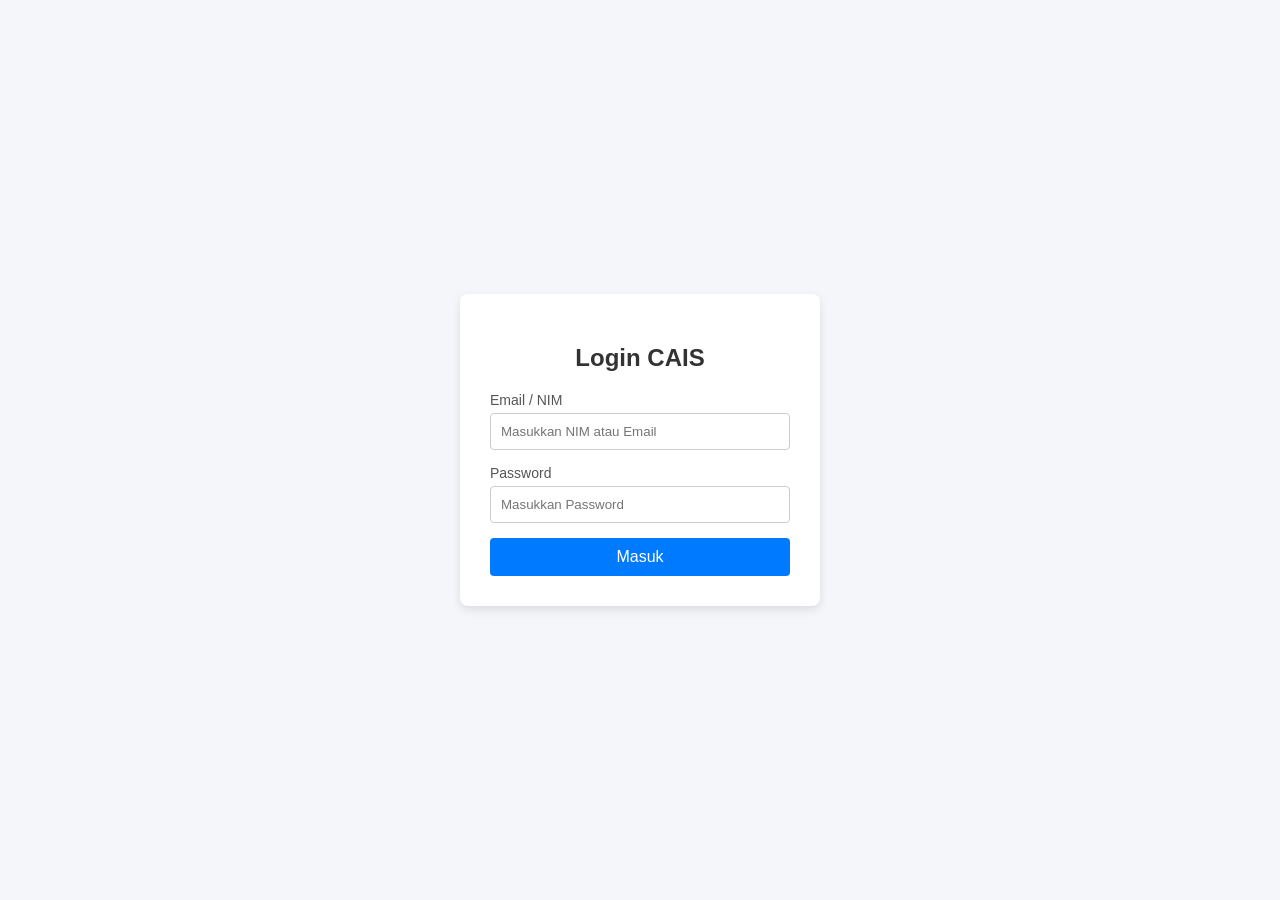
==== login.html @ 3fbc43e1 "Mengisi kode HTML untuk halaman login" ====
<!DOCTYPE html>
<html lang="id">
<head>
    <meta charset="UTF-8">
    <meta name="viewport" content="width=device-width, initial-scale=1.0">
    <title>Login - CAIS</title>
    <style>
        body {
            font-family: Arial, sans-serif;
            background-color: #f4f6f9;
            display: flex;
            justify-content: center;
            align-items: center;
            height: 100vh;
            margin: 0;
        }
        .login-card {
            background: white;
            padding: 30px;
            border-radius: 8px;
            box-shadow: 0 4px 10px rgba(0, 0, 0, 0.1);
            width: 300px;
        }
        .login-card h2 {
            text-align: center;
            margin-bottom: 20px;
            color: #333;
        }
        .form-group {
            margin-bottom: 15px;
        }
        .form-group label {
            display: block;
            margin-bottom: 5px;
            font-size: 14px;
            color: #555;
        }
        .form-group input {
            width: 100%;
            padding: 10px;
            border: 1px solid #ccc;
            border-radius: 4px;
            box-sizing: border-box;
        }
        .btn-login {
            width: 100%;
            padding: 10px;
            background-color: #007bff;
            border: none;
            border-radius: 4px;
            color: white;
            font-size: 16px;
            cursor: pointer;
        }
        .btn-login:hover {
            background-color: #0056b3;
        }
    </style>
</head>
<body>

    <div class="login-card">
        <h2>Login CAIS</h2>
        <form action="#" method="POST">
            <div class="form-group">
                <label for="username">Email / NIM</label>
                <input type="text" id="username" name="username" placeholder="Masukkan NIM atau Email" required>
            </div>
            <div class="form-group">
                <label for="password">Password</label>
                <input type="password" id="password" name="password" placeholder="Masukkan Password" required>
            </div>
            <button type="submit" class="btn-login">Masuk</button>
        </form>
    </div>

</body>
</html>
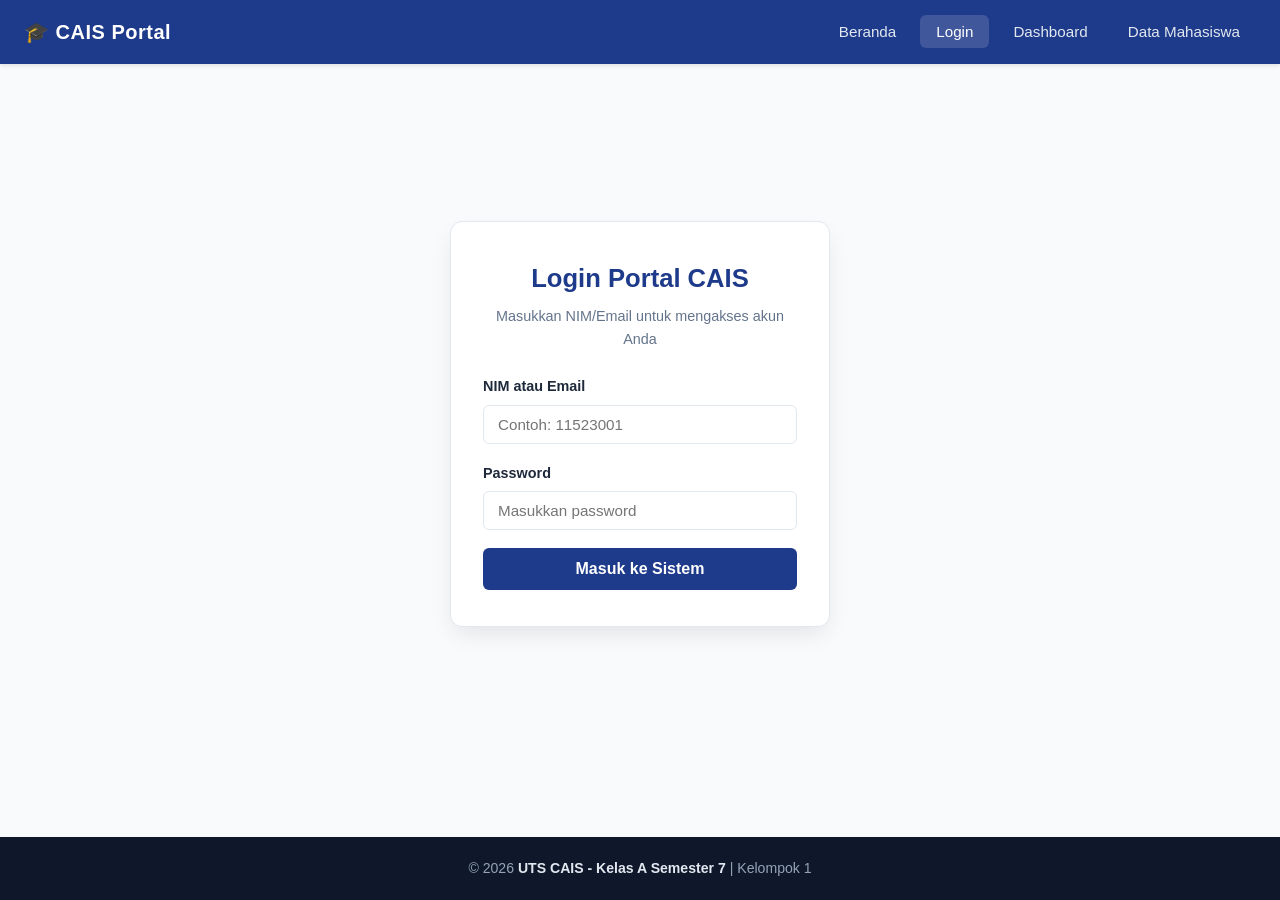
==== commit 85c8c9e2: "feat: kembangkan prototype CAIS lengkap dengan beranda, navigasi terintegrasi, pemisahan CSS dan JS" ====
--- a/login.html
+++ b/login.html
@@ -4,75 +4,55 @@
     <meta charset="UTF-8">
     <meta name="viewport" content="width=device-width, initial-scale=1.0">
     <title>Login - CAIS</title>
-    <style>
-        body {
-            font-family: Arial, sans-serif;
-            background-color: #f4f6f9;
-            display: flex;
-            justify-content: center;
-            align-items: center;
-            height: 100vh;
-            margin: 0;
-        }
-        .login-card {
-            background: white;
-            padding: 30px;
-            border-radius: 8px;
-            box-shadow: 0 4px 10px rgba(0, 0, 0, 0.1);
-            width: 300px;
-        }
-        .login-card h2 {
-            text-align: center;
-            margin-bottom: 20px;
-            color: #333;
-        }
-        .form-group {
-            margin-bottom: 15px;
-        }
-        .form-group label {
-            display: block;
-            margin-bottom: 5px;
-            font-size: 14px;
-            color: #555;
-        }
-        .form-group input {
-            width: 100%;
-            padding: 10px;
-            border: 1px solid #ccc;
-            border-radius: 4px;
-            box-sizing: border-box;
-        }
-        .btn-login {
-            width: 100%;
-            padding: 10px;
-            background-color: #007bff;
-            border: none;
-            border-radius: 4px;
-            color: white;
-            font-size: 16px;
-            cursor: pointer;
-        }
-        .btn-login:hover {
-            background-color: #0056b3;
-        }
-    </style>
+    <link rel="stylesheet" href="css/style.css">
 </head>
 <body>
 
-    <div class="login-card">
-        <h2>Login CAIS</h2>
-        <form action="#" method="POST">
-            <div class="form-group">
-                <label for="username">Email / NIM</label>
-                <input type="text" id="username" name="username" placeholder="Masukkan NIM atau Email" required>
+    <!-- Navigasi -->
+    <nav class="navbar">
+        <a href="index.html" class="nav-brand">
+            🎓 CAIS Portal
+        </a>
+        <ul class="nav-links">
+            <li><a href="index.html">Beranda</a></li>
+            <li><a href="login.html">Login</a></li>
+            <li><a href="pages/dashboard.html">Dashboard</a></li>
+            <li><a href="pages/mahasiswa.html">Data Mahasiswa</a></li>
+        </ul>
+    </nav>
+
+    <!-- Form Login Sederhana -->
+    <div class="login-container">
+        <div class="login-card">
+            <div class="login-header">
+                <h2>Login Portal CAIS</h2>
+                <p>Masukkan NIM/Email untuk mengakses akun Anda</p>
             </div>
-            <div class="form-group">
-                <label for="password">Password</label>
-                <input type="password" id="password" name="password" placeholder="Masukkan Password" required>
-            </div>
-            <button type="submit" class="btn-login">Masuk</button>
-        </form>
+
+            <!-- Tempat Pesan Validasi / Notifikasi -->
+            <div id="loginAlert" class="alert-box"></div>
+
+            <form id="loginForm">
+                <div class="form-group">
+                    <label for="username">NIM atau Email</label>
+                    <input type="text" id="username" name="username" placeholder="Contoh: 11523001" required>
+                </div>
+
+                <div class="form-group">
+                    <label for="password">Password</label>
+                    <input type="password" id="password" name="password" placeholder="Masukkan password" required>
+                </div>
+
+                <button type="submit" class="btn-login">Masuk ke Sistem</button>
+            </form>
+        </div>
     </div>
 
+    <!-- Footer -->
+    <footer class="footer">
+        <p>&copy; 2026 <strong>UTS CAIS - Kelas A Semester 7</strong> | Kelompok 1</p>
+    </footer>
+
+    <script src="js/app.js"></script>
 </body>
-</html>+</html>
--- a/css/style.css
+++ b/css/style.css
@@ -0,0 +1,526 @@
+/* ==========================================================================
+   CAIS (Campus Academic Information System) - Global Stylesheet
+   Modul: Styling Global (css/style.css)
+   ========================================================================== */
+
+:root {
+    --primary-color: #1e3a8a;
+    --primary-hover: #1e40af;
+    --secondary-color: #0284c7;
+    --success-color: #16a34a;
+    --success-bg: #dcfce7;
+    --warning-color: #d97706;
+    --warning-bg: #fef3c7;
+    --bg-light: #f8fafc;
+    --text-dark: #1e293b;
+    --text-muted: #64748b;
+    --border-color: #e2e8f0;
+    --card-shadow: 0 4px 6px -1px rgba(0, 0, 0, 0.08), 0 2px 4px -2px rgba(0, 0, 0, 0.05);
+}
+
+* {
+    box-sizing: border-box;
+    margin: 0;
+    padding: 0;
+}
+
+body {
+    font-family: -apple-system, BlinkMacSystemFont, "Segoe UI", Roboto, Helvetica, Arial, sans-serif;
+    background-color: var(--bg-light);
+    color: var(--text-dark);
+    line-height: 1.6;
+    min-height: 100vh;
+    display: flex;
+    flex-direction: column;
+}
+
+/* ==========================================================================
+   Navigation Bar
+   ========================================================================== */
+.navbar {
+    background-color: var(--primary-color);
+    color: white;
+    padding: 0 24px;
+    display: flex;
+    justify-content: space-between;
+    align-items: center;
+    height: 64px;
+    box-shadow: 0 2px 4px rgba(0, 0, 0, 0.1);
+    position: sticky;
+    top: 0;
+    z-index: 100;
+}
+
+.nav-brand {
+    font-size: 1.25rem;
+    font-weight: 700;
+    letter-spacing: 0.5px;
+    display: flex;
+    align-items: center;
+    gap: 8px;
+    color: white;
+    text-decoration: none;
+}
+
+.nav-links {
+    display: flex;
+    list-style: none;
+    gap: 8px;
+}
+
+.nav-links a {
+    color: #e2e8f0;
+    text-decoration: none;
+    font-weight: 500;
+    font-size: 0.95rem;
+    padding: 8px 16px;
+    border-radius: 6px;
+    transition: background-color 0.2s, color 0.2s;
+}
+
+.nav-links a:hover,
+.nav-links a.active {
+    background-color: rgba(255, 255, 255, 0.15);
+    color: #ffffff;
+}
+
+/* ==========================================================================
+   Main Container Layout
+   ========================================================================== */
+.container {
+    max-width: 1100px;
+    width: 100%;
+    margin: 32px auto;
+    padding: 0 20px;
+    flex: 1;
+}
+
+.page-header {
+    margin-bottom: 24px;
+}
+
+.page-header h1 {
+    font-size: 1.85rem;
+    color: var(--primary-color);
+    margin-bottom: 6px;
+}
+
+.page-header p {
+    color: var(--text-muted);
+    font-size: 1rem;
+}
+
+/* ==========================================================================
+   Beranda (Homepage) Components
+   ========================================================================== */
+.hero-section {
+    background: linear-gradient(135deg, #1e3a8a 0%, #2563eb 100%);
+    color: white;
+    padding: 48px 36px;
+    border-radius: 12px;
+    margin-bottom: 32px;
+    box-shadow: var(--card-shadow);
+}
+
+.hero-section h1 {
+    font-size: 2.25rem;
+    margin-bottom: 12px;
+}
+
+.hero-section p {
+    font-size: 1.1rem;
+    opacity: 0.9;
+    max-width: 700px;
+    margin-bottom: 24px;
+}
+
+.hero-buttons {
+    display: flex;
+    gap: 12px;
+    flex-wrap: wrap;
+}
+
+.btn {
+    display: inline-block;
+    padding: 10px 22px;
+    border-radius: 6px;
+    font-size: 0.95rem;
+    font-weight: 600;
+    text-decoration: none;
+    cursor: pointer;
+    border: none;
+    transition: all 0.2s ease;
+}
+
+.btn-primary {
+    background-color: var(--primary-color);
+    color: white;
+}
+
+.btn-primary:hover {
+    background-color: var(--primary-hover);
+}
+
+.btn-light {
+    background-color: white;
+    color: var(--primary-color);
+}
+
+.btn-light:hover {
+    background-color: #f1f5f9;
+}
+
+.btn-outline {
+    background-color: transparent;
+    color: white;
+    border: 1.5px solid white;
+}
+
+.btn-outline:hover {
+    background-color: rgba(255, 255, 255, 0.1);
+}
+
+.feature-grid {
+    display: grid;
+    grid-template-columns: repeat(auto-fit, minmax(280px, 1fr));
+    gap: 20px;
+    margin-bottom: 32px;
+}
+
+.feature-card {
+    background: white;
+    padding: 24px;
+    border-radius: 10px;
+    box-shadow: var(--card-shadow);
+    border: 1px solid var(--border-color);
+    transition: transform 0.2s ease, box-shadow 0.2s ease;
+}
+
+.feature-card:hover {
+    transform: translateY(-3px);
+    box-shadow: 0 10px 15px -3px rgba(0, 0, 0, 0.1);
+}
+
+.feature-card h3 {
+    color: var(--primary-color);
+    margin-bottom: 10px;
+    font-size: 1.2rem;
+}
+
+.feature-card p {
+    color: var(--text-muted);
+    font-size: 0.95rem;
+    margin-bottom: 16px;
+}
+
+.feature-card a {
+    color: var(--secondary-color);
+    text-decoration: none;
+    font-weight: 600;
+}
+
+.feature-card a:hover {
+    text-decoration: underline;
+}
+
+/* ==========================================================================
+   Dashboard Components
+   ========================================================================== */
+.stat-cards {
+    display: grid;
+    grid-template-columns: repeat(auto-fit, minmax(220px, 1fr));
+    gap: 20px;
+    margin-bottom: 28px;
+}
+
+.stat-card {
+    background: white;
+    padding: 22px;
+    border-radius: 10px;
+    box-shadow: var(--card-shadow);
+    border-left: 5px solid var(--primary-color);
+    border-top: 1px solid var(--border-color);
+    border-right: 1px solid var(--border-color);
+    border-bottom: 1px solid var(--border-color);
+}
+
+.stat-card h3 {
+    margin: 0 0 8px;
+    color: var(--text-muted);
+    font-size: 0.9rem;
+    text-transform: uppercase;
+    letter-spacing: 0.5px;
+}
+
+.stat-card .stat-number {
+    font-size: 2rem;
+    font-weight: 700;
+    color: var(--primary-color);
+}
+
+.content-box {
+    background: white;
+    padding: 24px;
+    border-radius: 10px;
+    margin-bottom: 24px;
+    box-shadow: var(--card-shadow);
+    border: 1px solid var(--border-color);
+}
+
+.content-box h2 {
+    font-size: 1.3rem;
+    color: var(--text-dark);
+    margin-bottom: 16px;
+    border-bottom: 2px solid var(--border-color);
+    padding-bottom: 8px;
+}
+
+.announcement-list {
+    list-style: none;
+}
+
+.announcement-list li {
+    padding: 12px 0;
+    border-bottom: 1px solid var(--border-color);
+}
+
+.announcement-list li:last-child {
+    border-bottom: none;
+}
+
+.announcement-tag {
+    display: inline-block;
+    padding: 2px 8px;
+    border-radius: 4px;
+    font-size: 0.8rem;
+    font-weight: 600;
+    margin-right: 8px;
+}
+
+.tag-urgent { background: #fee2e2; color: #991b1b; }
+.tag-info { background: #e0f2fe; color: #075985; }
+.tag-notice { background: #fef3c7; color: #92400e; }
+
+/* ==========================================================================
+   Data Table Components (Data Mahasiswa)
+   ========================================================================== */
+.table-wrapper {
+    background: white;
+    border-radius: 10px;
+    overflow: hidden;
+    box-shadow: var(--card-shadow);
+    border: 1px solid var(--border-color);
+}
+
+.table-toolbar {
+    padding: 16px 20px;
+    display: flex;
+    justify-content: space-between;
+    align-items: center;
+    background: #ffffff;
+    border-bottom: 1px solid var(--border-color);
+    flex-wrap: wrap;
+    gap: 12px;
+}
+
+.search-input {
+    padding: 8px 14px;
+    border: 1px solid var(--border-color);
+    border-radius: 6px;
+    font-size: 0.9rem;
+    width: 260px;
+}
+
+.search-input:focus {
+    outline: none;
+    border-color: var(--primary-color);
+}
+
+.data-table {
+    width: 100%;
+    border-collapse: collapse;
+    text-align: left;
+}
+
+.data-table th {
+    background-color: var(--primary-color);
+    color: white;
+    padding: 14px 16px;
+    font-weight: 600;
+    font-size: 0.9rem;
+}
+
+.data-table td {
+    padding: 14px 16px;
+    border-bottom: 1px solid var(--border-color);
+    font-size: 0.92rem;
+}
+
+.data-table tr:nth-child(even) {
+    background-color: #f8fafc;
+}
+
+.data-table tr:hover {
+    background-color: #f1f5f9;
+}
+
+.badge {
+    display: inline-block;
+    padding: 4px 10px;
+    border-radius: 12px;
+    font-size: 0.82rem;
+    font-weight: 600;
+}
+
+.badge-active {
+    background-color: var(--success-bg);
+    color: var(--success-color);
+}
+
+/* ==========================================================================
+   Login Form Components
+   ========================================================================== */
+.login-container {
+    display: flex;
+    justify-content: center;
+    align-items: center;
+    min-height: calc(100vh - 180px);
+    padding: 20px;
+}
+
+.login-card {
+    background: white;
+    padding: 36px 32px;
+    border-radius: 12px;
+    box-shadow: 0 10px 25px -5px rgba(0, 0, 0, 0.1);
+    width: 100%;
+    max-width: 380px;
+    border: 1px solid var(--border-color);
+}
+
+.login-header {
+    text-align: center;
+    margin-bottom: 24px;
+}
+
+.login-header h2 {
+    color: var(--primary-color);
+    font-size: 1.6rem;
+    margin-bottom: 6px;
+}
+
+.login-header p {
+    color: var(--text-muted);
+    font-size: 0.9rem;
+}
+
+.form-group {
+    margin-bottom: 18px;
+}
+
+.form-group label {
+    display: block;
+    margin-bottom: 6px;
+    font-size: 0.9rem;
+    font-weight: 600;
+    color: var(--text-dark);
+}
+
+.form-group input {
+    width: 100%;
+    padding: 10px 14px;
+    border: 1px solid var(--border-color);
+    border-radius: 6px;
+    font-size: 0.95rem;
+    transition: border-color 0.2s;
+}
+
+.form-group input:focus {
+    outline: none;
+    border-color: var(--primary-color);
+    box-shadow: 0 0 0 3px rgba(30, 58, 138, 0.15);
+}
+
+.btn-login {
+    width: 100%;
+    padding: 12px;
+    background-color: var(--primary-color);
+    border: none;
+    border-radius: 6px;
+    color: white;
+    font-size: 1rem;
+    font-weight: 600;
+    cursor: pointer;
+    transition: background-color 0.2s;
+}
+
+.btn-login:hover {
+    background-color: var(--primary-hover);
+}
+
+.alert-box {
+    display: none;
+    padding: 12px 16px;
+    border-radius: 6px;
+    font-size: 0.9rem;
+    margin-bottom: 16px;
+}
+
+.alert-success {
+    display: block;
+    background-color: var(--success-bg);
+    color: var(--success-color);
+    border: 1px solid #bbf7d0;
+}
+
+.alert-error {
+    display: block;
+    background-color: #fee2e2;
+    color: #991b1b;
+    border: 1px solid #fecaca;
+}
+
+/* ==========================================================================
+   Footer
+   ========================================================================== */
+.footer {
+    background-color: #0f172a;
+    color: #94a3b8;
+    text-align: center;
+    padding: 20px;
+    font-size: 0.88rem;
+    margin-top: auto;
+}
+
+.footer strong {
+    color: #e2e8f0;
+}
+
+/* ==========================================================================
+   Responsive
+   ========================================================================== */
+@media (max-width: 768px) {
+    .navbar {
+        flex-direction: column;
+        height: auto;
+        padding: 12px 16px;
+        gap: 12px;
+    }
+    
+    .nav-links {
+        flex-wrap: wrap;
+        justify-content: center;
+    }
+
+    .hero-section {
+        padding: 32px 20px;
+    }
+
+    .hero-section h1 {
+        font-size: 1.75rem;
+    }
+    
+    .table-wrapper {
+        overflow-x: auto;
+    }
+}
